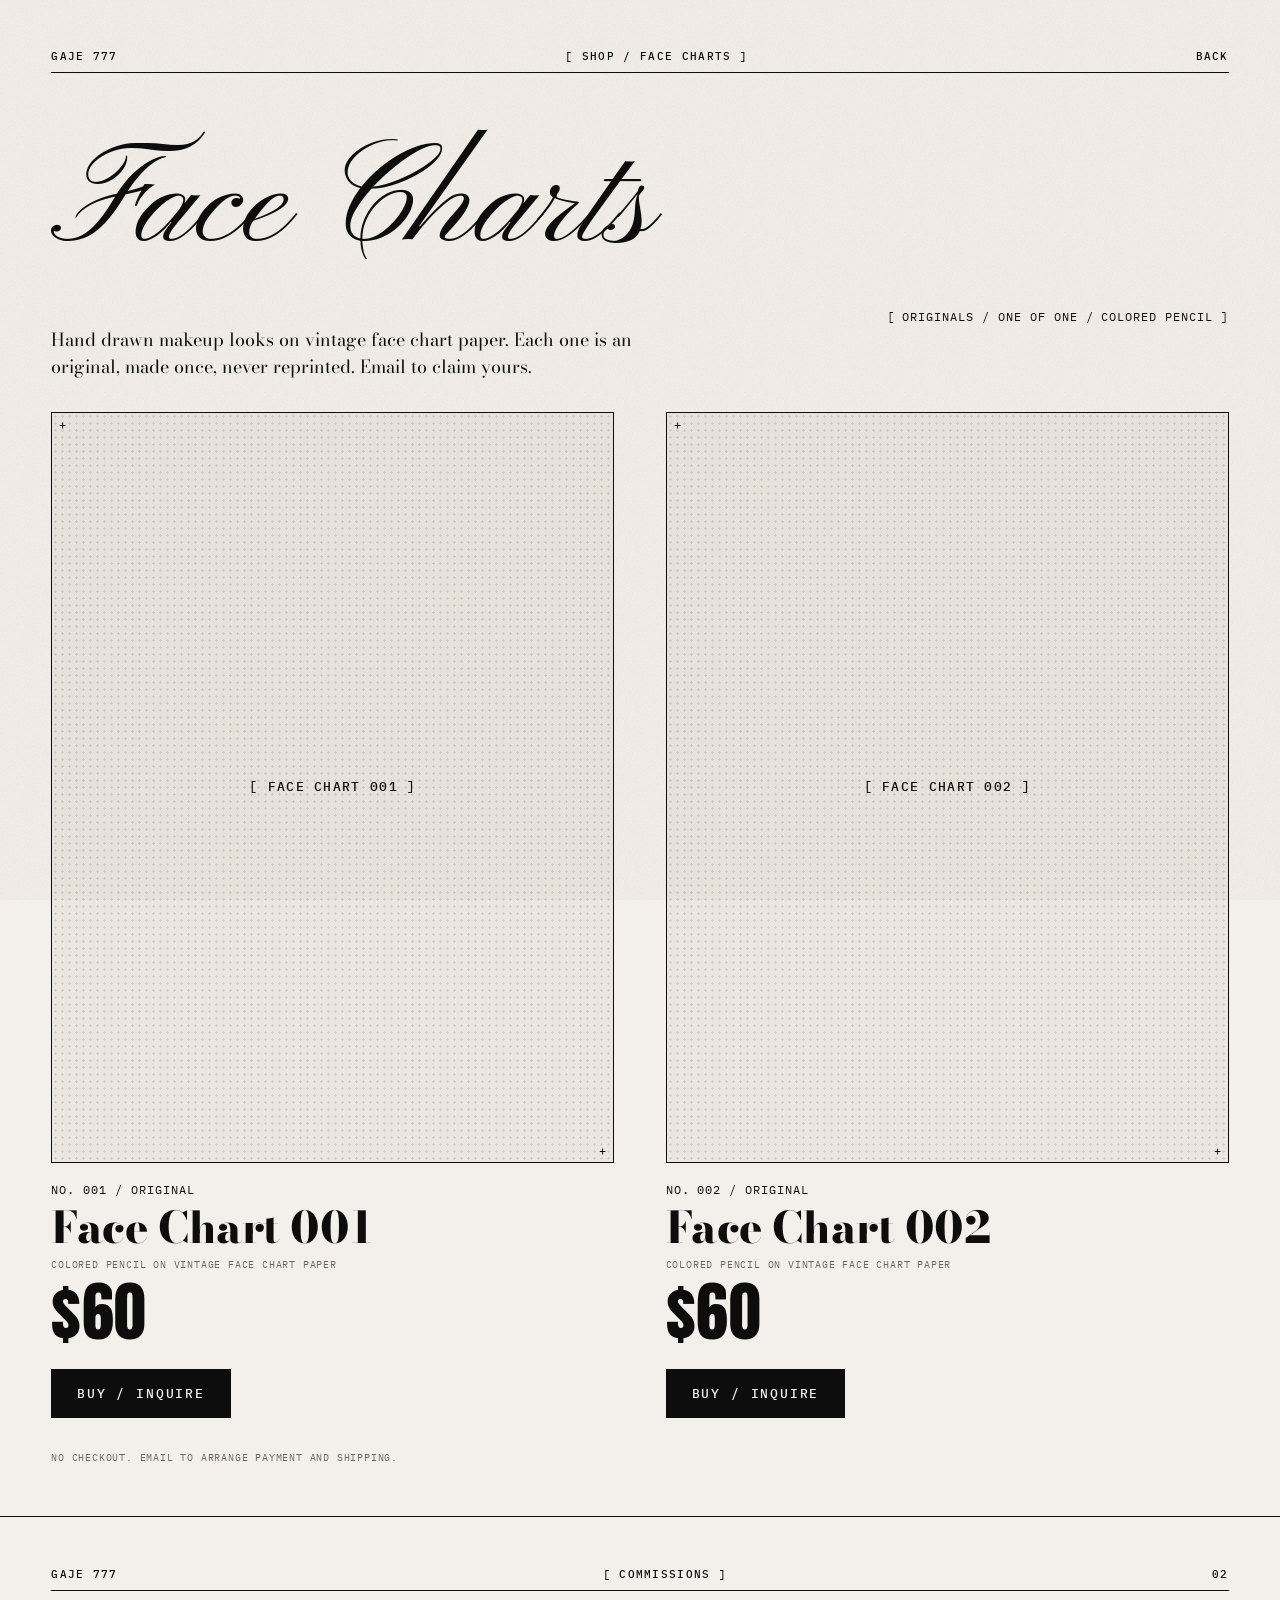
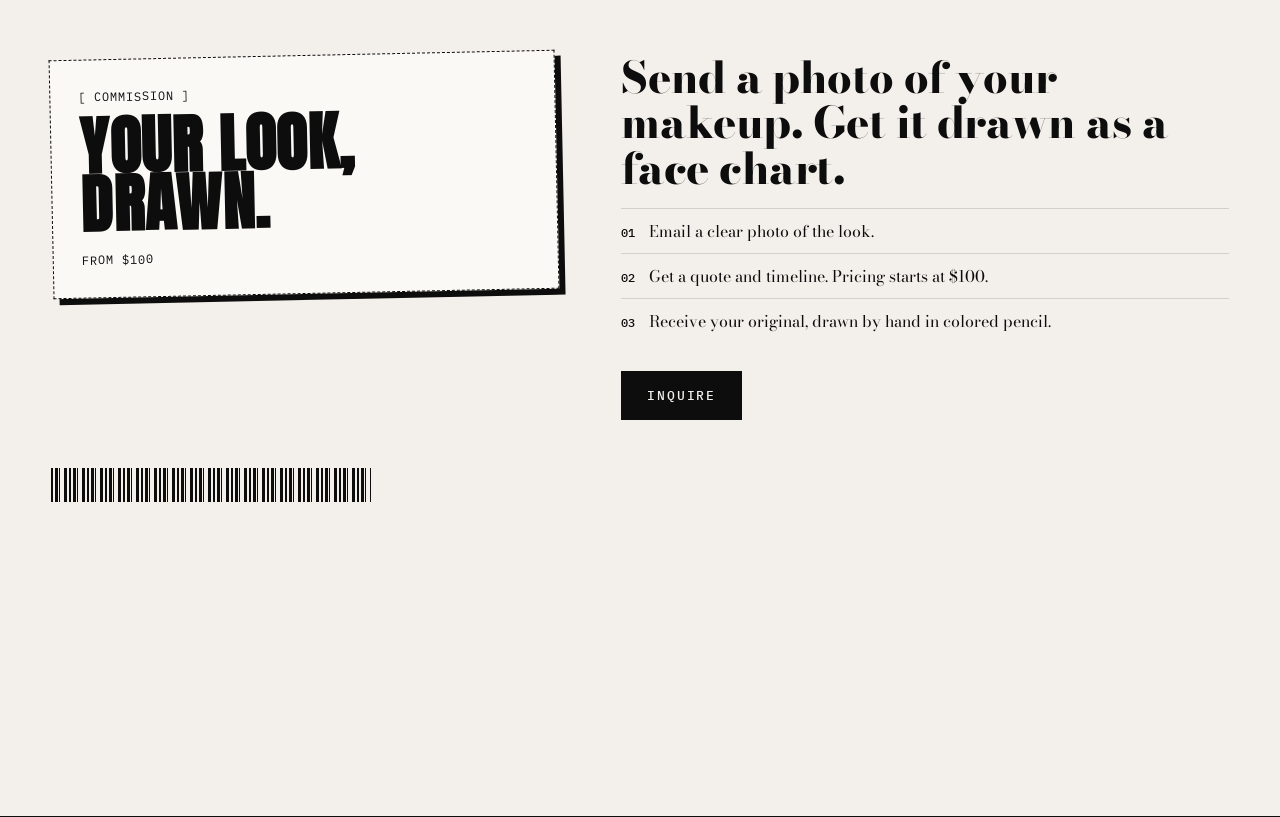
==== shop.html @ d10c0115 "Add face chart shop page" ====
<!doctype html>
<html lang="en">
<head>
<meta charset="utf-8">
<meta name="viewport" content="width=device-width, initial-scale=1">
<title>Face Charts | GAJE 777</title>
<meta name="description" content="Original one-of-one face charts in colored pencil by GAJE 777, an Emordes princess. Shop originals or commission your look.">
<link rel="preconnect" href="https://fonts.googleapis.com">
<link rel="preconnect" href="https://fonts.gstatic.com" crossorigin>
<link href="https://fonts.googleapis.com/css2?family=Pinyon+Script&family=Bodoni+Moda:ital,opsz,wght@0,6..96,400;0,6..96,800;1,6..96,400&family=Anton&family=IBM+Plex+Mono:wght@400;500&display=swap" rel="stylesheet">
<link rel="stylesheet" href="styles.css">
</head>
<body>
<div class="grain" aria-hidden="true"></div>

<section class="page" id="shop">
  <header class="folio"><span>GAJE 777</span><span>[ SHOP / FACE CHARTS ]</span><a href="index.html">BACK</a></header>
  <div class="head-row">
    <h1 class="script title">Face Charts</h1>
    <p class="tag">[ ORIGINALS / ONE OF ONE / COLORED PENCIL ]</p>
  </div>
  <p class="shop-intro">Hand drawn makeup looks on vintage face chart paper. Each one is an original, made once, never reprinted. Email to claim yours.</p>

  <!-- EDIT PRICE: change the number in each data-price and the visible price together -->
  <div class="shop-grid">
    <article class="piece">
      <figure class="slot"><img src="images/face-chart-001.jpg" alt="Face Chart 001, colored pencil on vintage face chart paper" onerror="this.remove()"><figcaption>[ FACE CHART 001 ]</figcaption></figure>
      <div class="piece-info">
        <p class="tag">NO. 001 / ORIGINAL</p>
        <h2 class="serif">Face Chart 001</h2>
        <p class="tag small">COLORED PENCIL ON VINTAGE FACE CHART PAPER</p>
        <p class="price anton">$60</p>
        <a class="btn" href="mailto:jh@emordes.studio?subject=Face%20Chart%20001%20purchase">BUY / INQUIRE</a>
      </div>
    </article>
    <article class="piece">
      <figure class="slot"><img src="images/face-chart-002.jpg" alt="Face Chart 002, colored pencil on vintage face chart paper" onerror="this.remove()"><figcaption>[ FACE CHART 002 ]</figcaption></figure>
      <div class="piece-info">
        <p class="tag">NO. 002 / ORIGINAL</p>
        <h2 class="serif">Face Chart 002</h2>
        <p class="tag small">COLORED PENCIL ON VINTAGE FACE CHART PAPER</p>
        <p class="price anton">$60</p>
        <a class="btn" href="mailto:jh@emordes.studio?subject=Face%20Chart%20002%20purchase">BUY / INQUIRE</a>
      </div>
    </article>
  </div>
  <p class="tag small shop-note">NO CHECKOUT. EMAIL TO ARRANGE PAYMENT AND SHIPPING.</p>
</section>

<section class="page commission" id="commission">
  <header class="folio"><span>GAJE 777</span><span>[ COMMISSIONS ]</span><span>02</span></header>
  <div class="book-grid">
    <div class="ticket">
      <p class="tag">[ COMMISSION ]</p>
      <h2 class="anton">Your look,<br>drawn.</h2>
      <p class="tag">FROM $100</p>
    </div>
    <div>
      <h2 class="serif">Send a photo of your makeup. Get it drawn as a face chart.</h2>
      <ol class="steps">
        <li><b>01</b> Email a clear photo of the look.</li>
        <li><b>02</b> Get a quote and timeline. Pricing starts at $100.</li>
        <li><b>03</b> Receive your original, drawn by hand in colored pencil.</li>
      </ol>
      <a class="btn" href="mailto:jh@emordes.studio?subject=Face%20Chart%20commission">INQUIRE</a>
    </div>
  </div>
  <div class="barcode thin" aria-hidden="true"></div>
</section>
</body>
</html>
---- styles.css ----
:root{--paper:#F3EFEA;--ink:#0d0d0d;--mute:#6b6660;--line:#0d0d0d22;
--script:'Pinyon Script',cursive;--serif:'Bodoni Moda',serif;--anton:'Anton',sans-serif;--mono:'IBM Plex Mono',monospace}
*{box-sizing:border-box;margin:0;padding:0}
html{scroll-behavior:smooth}
body{background:var(--paper);color:var(--ink);font-family:var(--serif);line-height:1.5;overflow-x:hidden}
a{color:inherit}
.grain{position:fixed;inset:0;pointer-events:none;z-index:50;opacity:.13;mix-blend-mode:multiply;
background-image:url("data:image/svg+xml;utf8,<svg xmlns='http://www.w3.org/2000/svg' width='160' height='160'><filter id='n'><feTurbulence type='fractalNoise' baseFrequency='.9' numOctaves='3'/></filter><rect width='100%' height='100%' filter='url(%23n)'/></svg>")}
.page{position:relative;min-height:100vh;padding:clamp(20px,4vw,56px);border-bottom:1px solid var(--ink);display:flex;flex-direction:column}
.folio{display:flex;justify-content:space-between;font:500 11px/1 var(--mono);letter-spacing:.12em;border-bottom:1px solid var(--ink);padding-bottom:10px;margin-bottom:clamp(28px,5vw,64px)}
.tag{font:400 12px/1.5 var(--mono);letter-spacing:.08em;text-transform:uppercase}
.tag.small{font-size:10px;color:var(--mute)}
.script{font-family:var(--script);font-weight:400;line-height:1}
.title{font-size:clamp(64px,11vw,150px);margin-bottom:clamp(20px,4vw,48px)}
.anton{font-family:var(--anton);text-transform:uppercase;letter-spacing:.01em;line-height:.9}
.serif{font:800 clamp(28px,3.4vw,46px)/1.05 var(--serif);letter-spacing:-.01em}

/* cover */
.cover-grid{flex:1;display:grid;grid-template-columns:1.4fr 1fr;gap:4vw;align-items:end}
.mega{font:800 clamp(110px,21vw,330px)/.82 var(--serif);letter-spacing:-.04em;margin:18px 0 0}
.chrome{background:linear-gradient(180deg,#fff 0%,#9a9a9a 38%,#1b1b1b 50%,#d9d9d9 62%,#5a5a5a 100%);-webkit-background-clip:text;background-clip:text;color:transparent;-webkit-text-stroke:2px var(--ink)}
.script.big{font-size:clamp(40px,6vw,84px);margin:4px 0 26px 4px}
.barcode{height:56px;width:min(320px,80%);margin:10px 0;background:repeating-linear-gradient(90deg,var(--ink) 0 2px,transparent 2px 4px,var(--ink) 4px 7px,transparent 7px 8px,var(--ink) 8px 9px,transparent 9px 13px,var(--ink) 13px 16px,transparent 16px 18px)}
.barcode.thin{height:34px}
.toc .script{font-size:54px;margin-bottom:14px}
.toc ol{list-style:none;border-top:1px solid var(--ink)}
.toc a{display:flex;align-items:baseline;gap:10px;padding:12px 0;border-bottom:1px solid var(--ink);text-decoration:none;font:400 clamp(20px,2vw,28px) var(--serif);transition:padding .3s}
.toc a i{flex:1;border-bottom:1px dotted var(--ink);transform:translateY(-6px)}
.toc a b{font:500 13px var(--mono)}
.toc a:hover{padding-left:14px;font-style:italic}
.star{position:absolute;font-size:clamp(80px,12vw,180px);line-height:1;pointer-events:none;animation:spin 24s linear infinite}
.s1{top:16%;right:7%}.s2{bottom:6%;right:5%;font-size:90px}
@keyframes spin{to{transform:rotate(360deg)}}

/* about */
.about-grid{display:grid;grid-template-columns:minmax(220px,420px) 1fr;gap:clamp(24px,5vw,80px)}
.about-text p{font-size:18px;max-width:58ch;margin:22px 0}
.edit{border-left:3px solid var(--ink);padding-left:14px}
.meta div{display:grid;grid-template-columns:110px 1fr;border-top:1px solid var(--ink);padding:10px 0}
.meta dt{font:500 11px var(--mono);letter-spacing:.12em;padding-top:4px}
.meta dd{font-size:17px}
.meta.big dd{font-size:clamp(18px,2vw,26px)}

/* slots */
.slot{position:relative;aspect-ratio:4/5;border:1px solid var(--ink);overflow:hidden;
background:radial-gradient(circle,#0d0d0d1c 1px,transparent 1.4px) 0 0/7px 7px,#ebe6df;display:grid;place-items:center}
.slot.portrait{aspect-ratio:3/4}
.slot img{position:absolute;inset:0;width:100%;height:100%;object-fit:cover;z-index:1;filter:grayscale(.15) contrast(1.05);transition:transform .6s}
.slot:hover img{transform:scale(1.04)}
.slot figcaption{font:500 13px/1.6 var(--mono);text-align:center;letter-spacing:.1em}
.slot figcaption small{font-size:10px;color:var(--mute)}
.slot::before,.slot::after{content:"+";position:absolute;font:12px var(--mono);z-index:2}
.slot::before{top:4px;left:7px}.slot::after{bottom:4px;right:7px}
.head-row{display:flex;justify-content:space-between;align-items:end;gap:20px;flex-wrap:wrap}
.grid{display:grid;grid-template-columns:repeat(4,1fr);gap:clamp(10px,1.6vw,22px)}
.grid.wide{grid-template-columns:repeat(3,1fr)}

/* booking */
.book-grid{display:grid;grid-template-columns:1fr 1.2fr;gap:clamp(24px,5vw,80px);align-items:start}
.ticket{border:1.5px dashed var(--ink);padding:28px;background:#fbf9f6;position:relative;box-shadow:6px 6px 0 var(--ink);transform:rotate(-1.2deg)}
.ticket .anton{font-size:clamp(44px,5vw,72px);margin:12px 0 18px}
.steps{list-style:none}
.steps li{padding:10px 0;border-top:1px solid var(--line);font-size:16px}
.steps b{font:500 12px var(--mono);margin-right:10px}
.btn{display:inline-block;margin-top:28px;padding:16px 26px;background:var(--ink);color:var(--paper);text-decoration:none;font:500 13px var(--mono);letter-spacing:.14em;transition:transform .2s,box-shadow .2s}
.btn:hover{transform:translate(-3px,-3px);box-shadow:5px 5px 0 #9a9a9a}

/* thanks */
.thanks{align-items:center;text-align:center;justify-content:center}
.thanks .folio{width:100%;margin-bottom:auto}
.huge{font-size:clamp(100px,20vw,300px);margin-top:6vh}
.for{font-size:clamp(40px,8vw,120px);margin:-.1em 0 30px}
.thanks .barcode{margin:10px auto}
.thanks .tag.small{margin-bottom:auto}

/* reveal */
.page>*{animation:rise .9s cubic-bezier(.2,.7,.2,1) both}
.page>*:nth-child(3){animation-delay:.12s}.page>*:nth-child(4){animation-delay:.24s}
@keyframes rise{from{opacity:0;transform:translateY(18px)}}

@media(max-width:820px){
  .cover-grid,.about-grid,.book-grid{grid-template-columns:1fr}
  .grid{grid-template-columns:repeat(2,1fr)}.grid.wide{grid-template-columns:repeat(2,1fr)}
  .folio span:nth-child(2){display:none}
  .s1{top:9%;right:4%;font-size:70px}
  .ticket{transform:none}
}
@media(prefers-reduced-motion:reduce){*{animation:none!important}}

/* shop */
.folio a{text-decoration:none}
.shop-intro{font-size:18px;max-width:58ch;margin-bottom:32px}
.shop-grid{display:grid;grid-template-columns:repeat(2,minmax(0,1fr));gap:clamp(20px,4vw,56px)}
.piece .slot{aspect-ratio:3/4}
.piece-info{padding-top:18px}
.piece-info .serif{margin:6px 0}
.price{font-size:clamp(40px,5vw,64px);margin-top:12px}
.shop-note{margin-top:32px}
.commission .barcode{margin-top:48px}
.commission .book-grid .serif{margin-bottom:16px}
@media(max-width:820px){.shop-grid{grid-template-columns:1fr}}
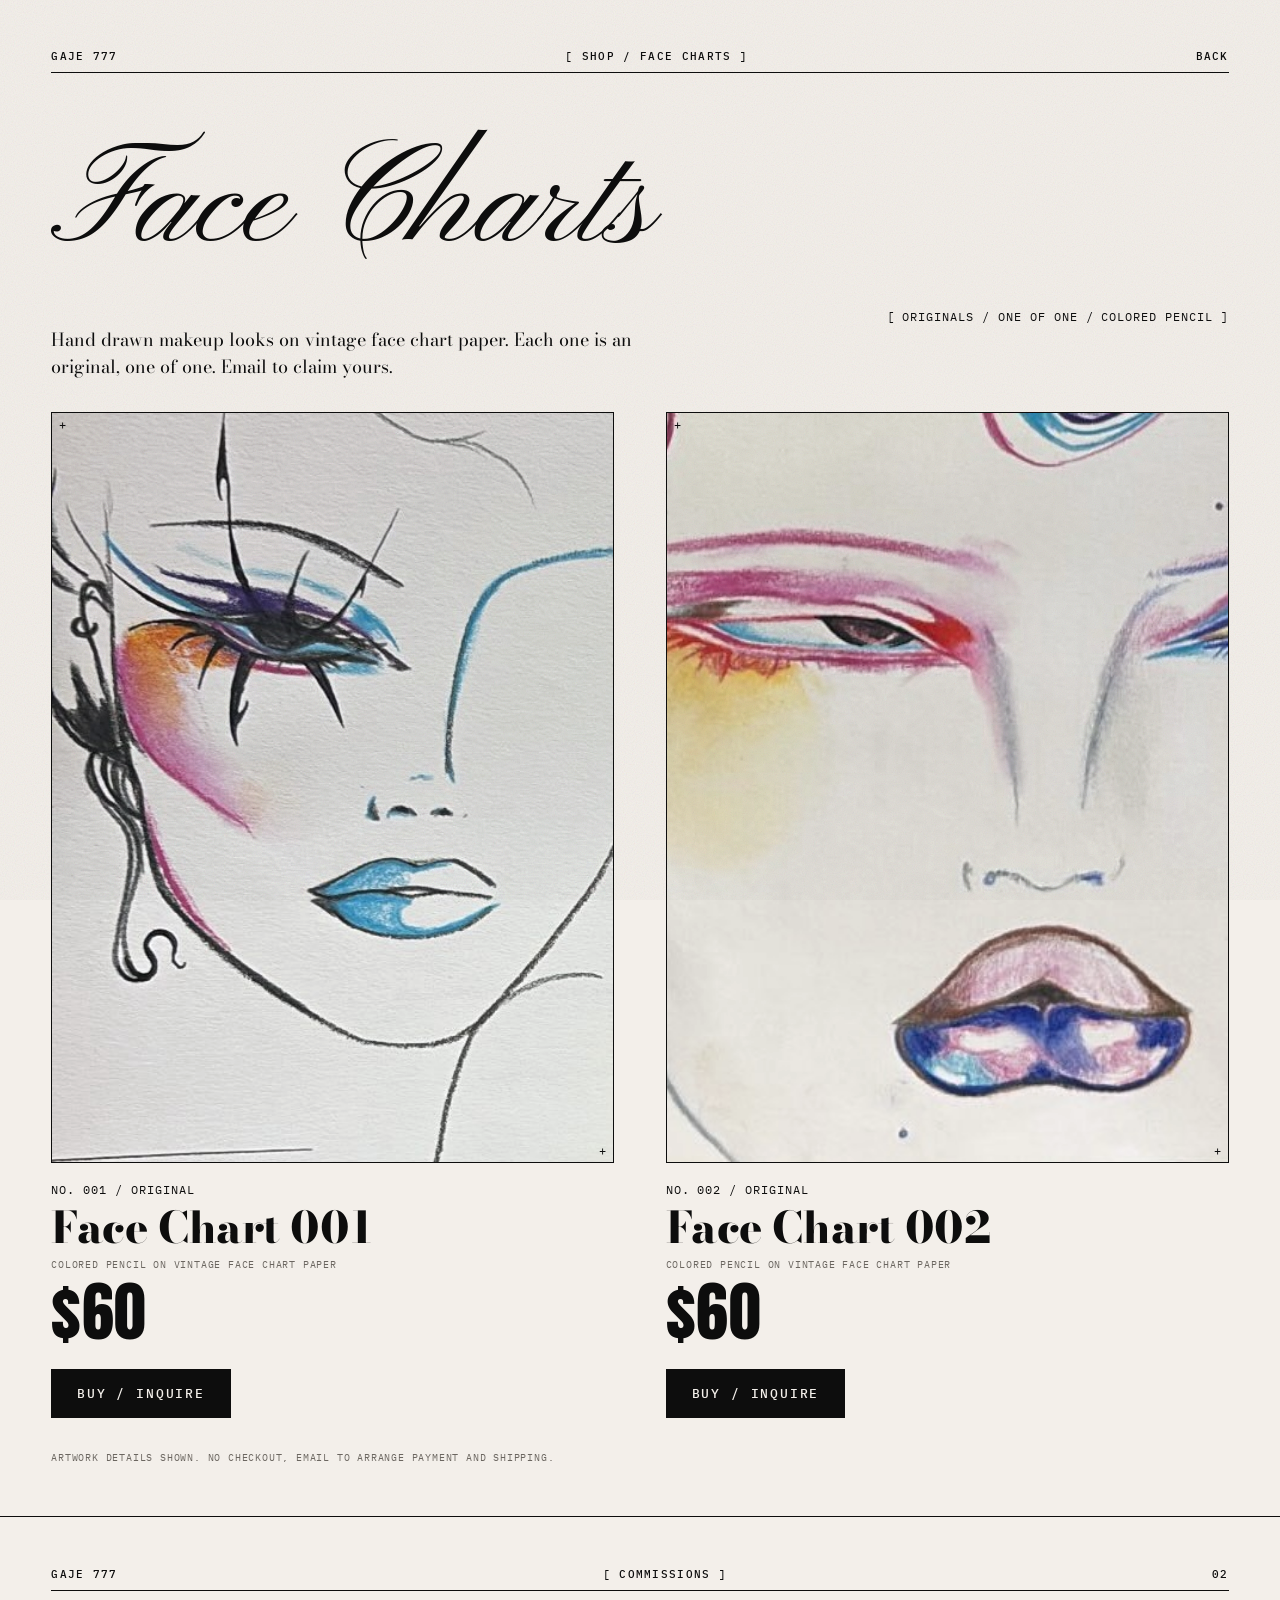
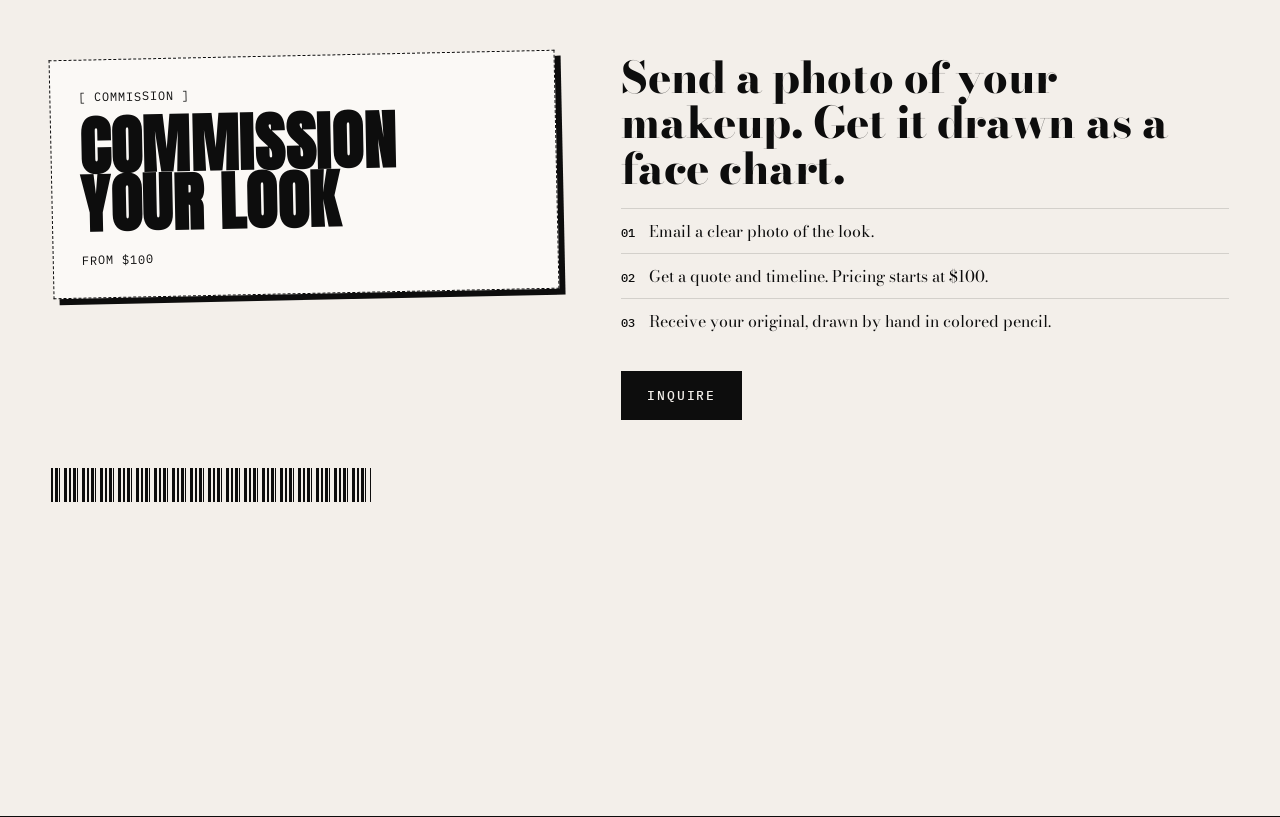
==== commit 74f28754: "Add face chart images, copy fixes" ====
--- a/shop.html
+++ b/shop.html
@@ -19,9 +19,9 @@
     <h1 class="script title">Face Charts</h1>
     <p class="tag">[ ORIGINALS / ONE OF ONE / COLORED PENCIL ]</p>
   </div>
-  <p class="shop-intro">Hand drawn makeup looks on vintage face chart paper. Each one is an original, made once, never reprinted. Email to claim yours.</p>
+  <p class="shop-intro">Hand drawn makeup looks on vintage face chart paper. Each one is an original, one of one. Email to claim yours.</p>
 
-  <!-- EDIT PRICE: change the number in each data-price and the visible price together -->
+  <!-- EDIT PRICE: change the price text in each .price element below -->
   <div class="shop-grid">
     <article class="piece">
       <figure class="slot"><img src="images/face-chart-001.jpg" alt="Face Chart 001, colored pencil on vintage face chart paper" onerror="this.remove()"><figcaption>[ FACE CHART 001 ]</figcaption></figure>
@@ -44,7 +44,7 @@
       </div>
     </article>
   </div>
-  <p class="tag small shop-note">NO CHECKOUT. EMAIL TO ARRANGE PAYMENT AND SHIPPING.</p>
+  <p class="tag small shop-note">ARTWORK DETAILS SHOWN. NO CHECKOUT, EMAIL TO ARRANGE PAYMENT AND SHIPPING.</p>
 </section>
 
 <section class="page commission" id="commission">
@@ -52,7 +52,7 @@
   <div class="book-grid">
     <div class="ticket">
       <p class="tag">[ COMMISSION ]</p>
-      <h2 class="anton">Your look,<br>drawn.</h2>
+      <h2 class="anton">Commission<br>your look</h2>
       <p class="tag">FROM $100</p>
     </div>
     <div>
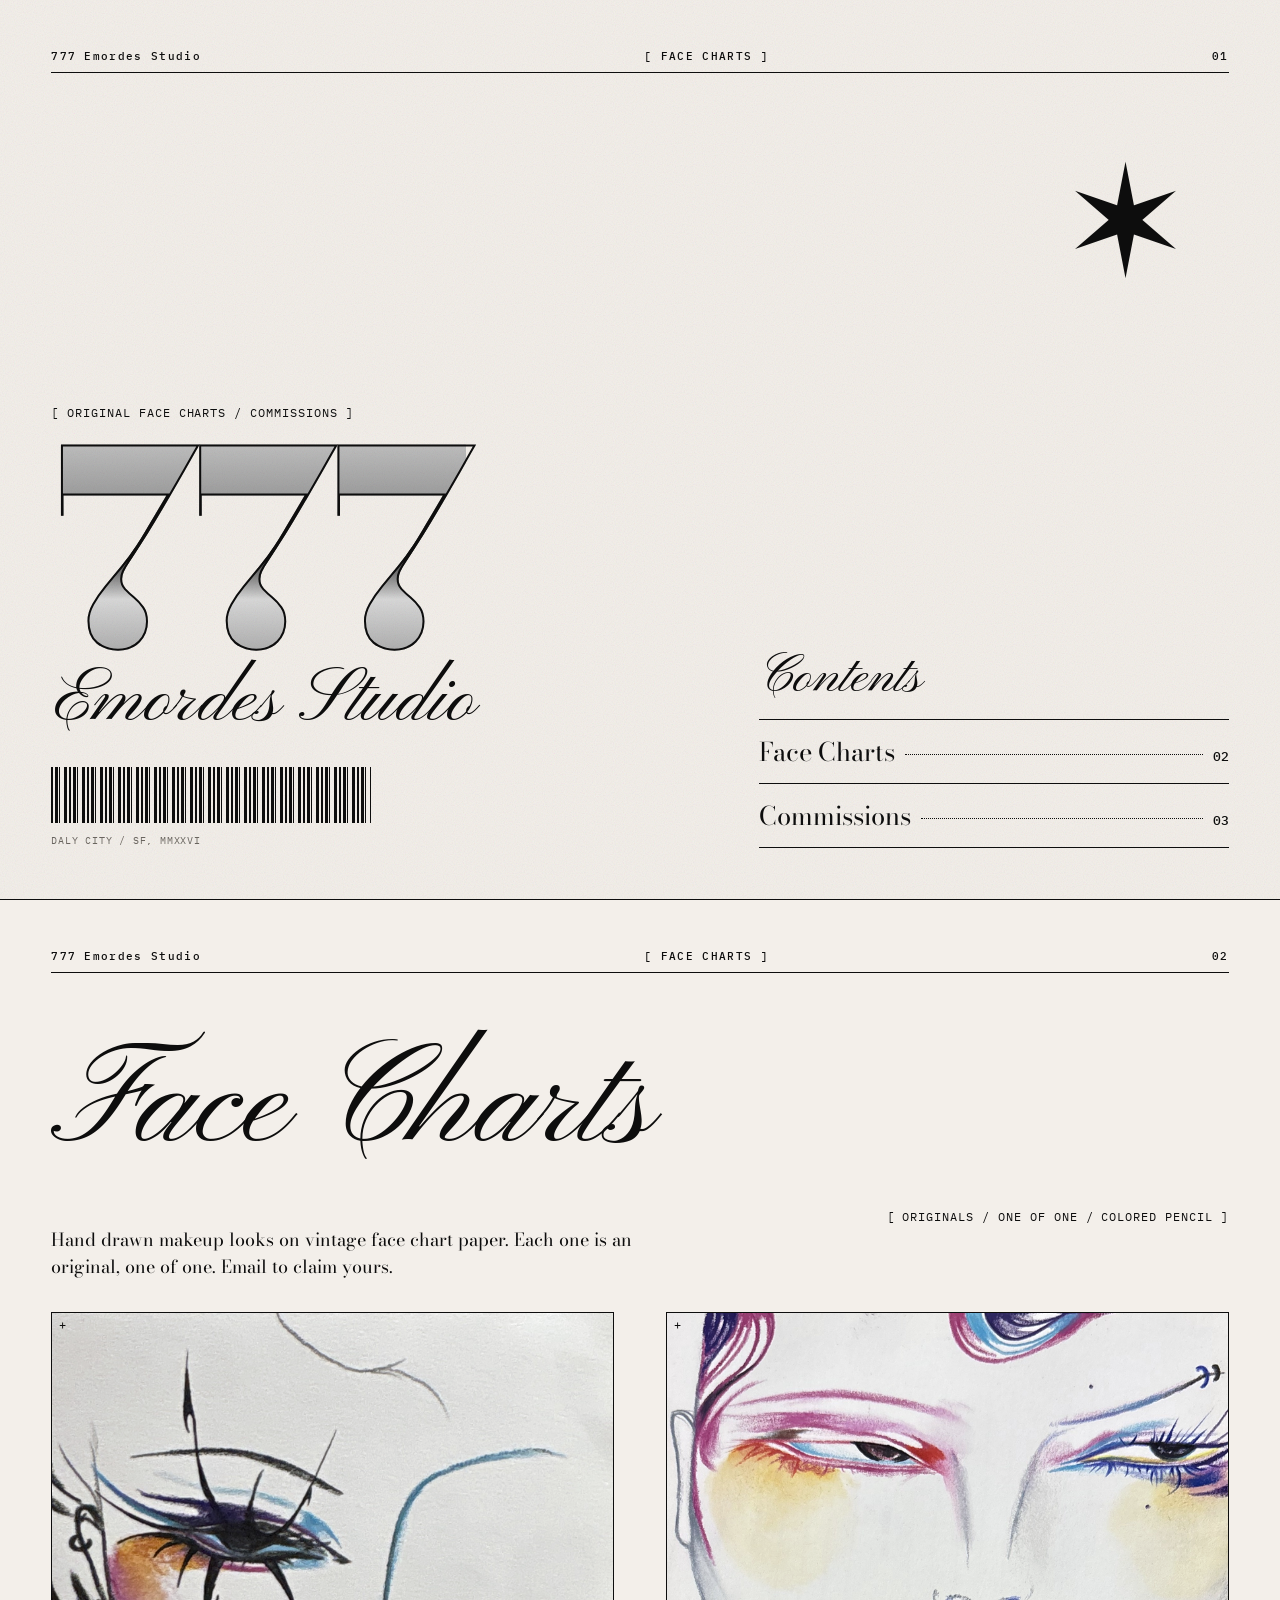
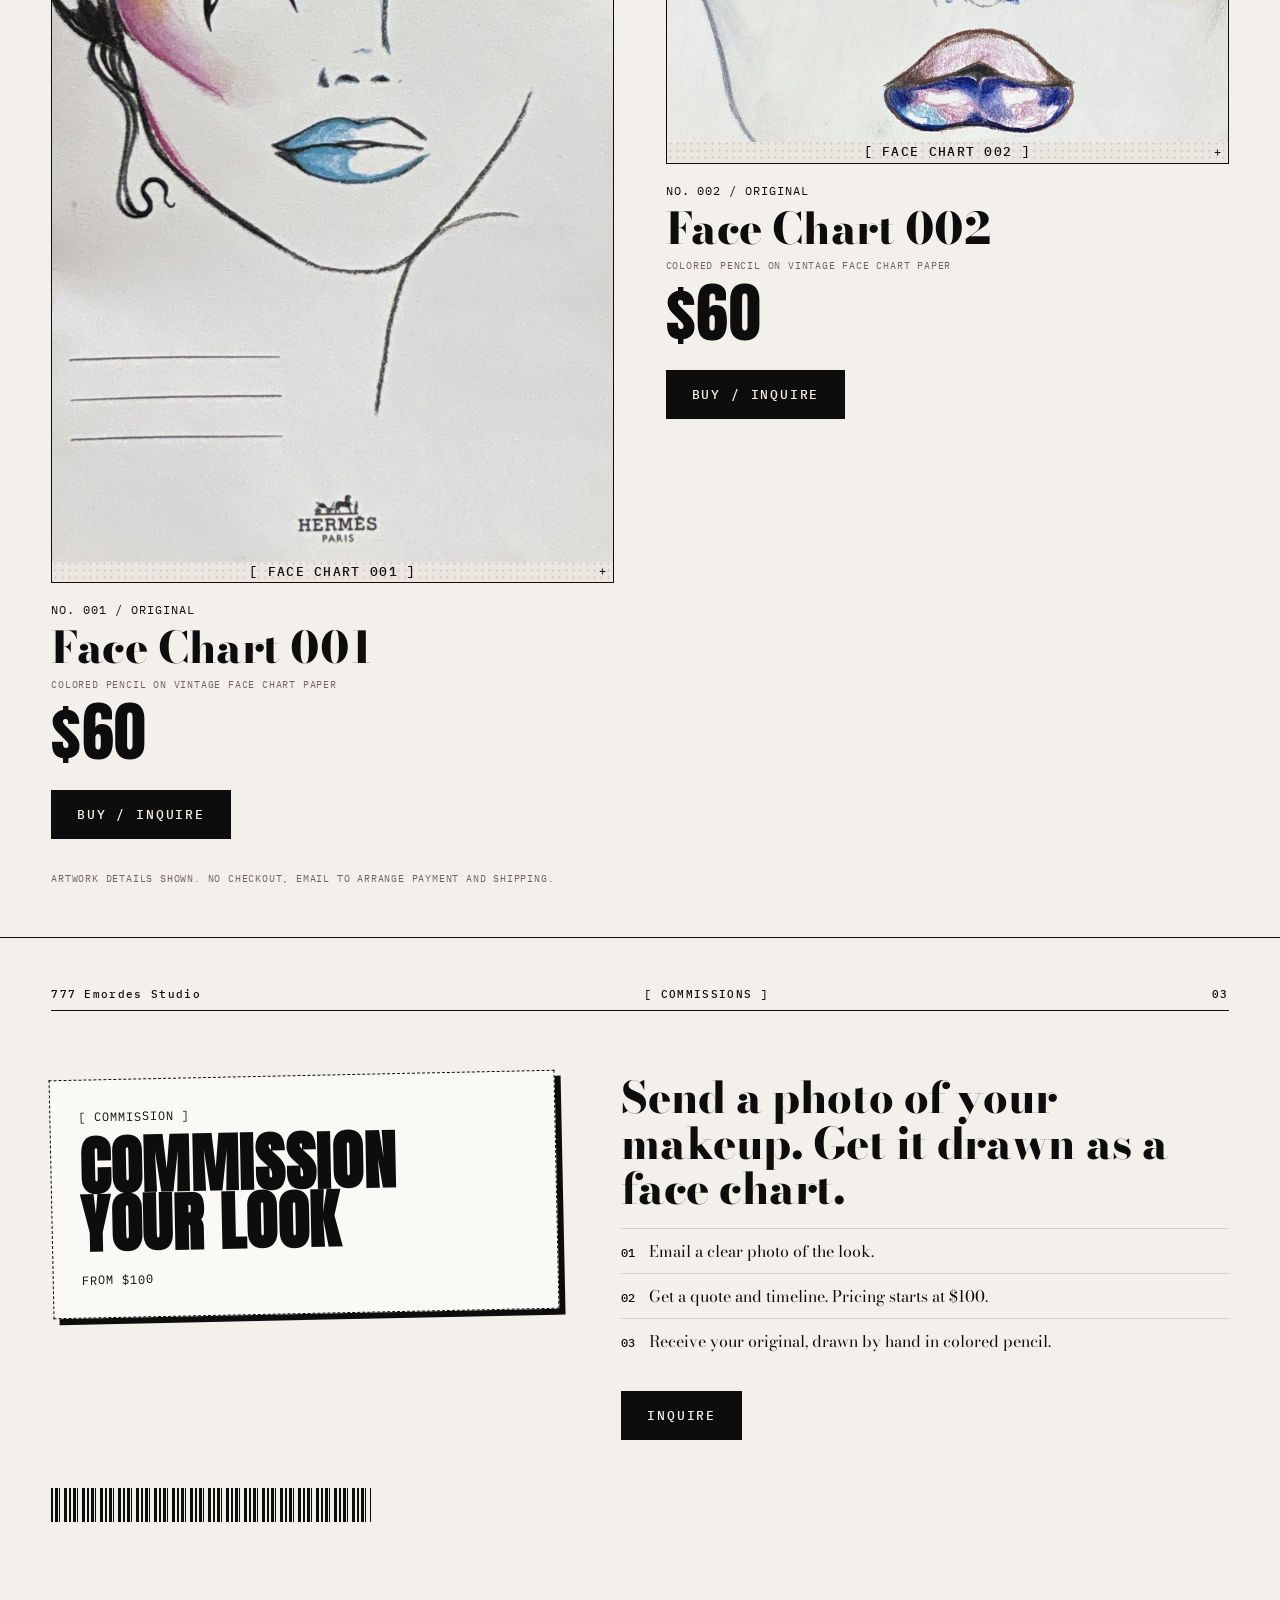
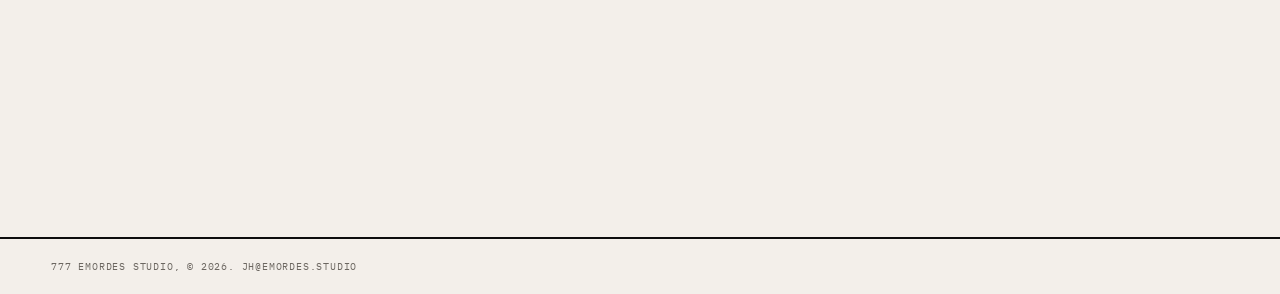
==== commit 10aa2d4e: "Rebrand to 777 Emordes Studio, shop-only site" ====
--- a/shop.html
+++ b/shop.html
@@ -2,70 +2,10 @@
 <html lang="en">
 <head>
 <meta charset="utf-8">
-<meta name="viewport" content="width=device-width, initial-scale=1">
-<title>Face Charts | GAJE 777</title>
-<meta name="description" content="Original one-of-one face charts in colored pencil by GAJE 777, an Emordes princess. Shop originals or commission your look.">
-<link rel="preconnect" href="https://fonts.googleapis.com">
-<link rel="preconnect" href="https://fonts.gstatic.com" crossorigin>
-<link href="https://fonts.googleapis.com/css2?family=Pinyon+Script&family=Bodoni+Moda:ital,opsz,wght@0,6..96,400;0,6..96,800;1,6..96,400&family=Anton&family=IBM+Plex+Mono:wght@400;500&display=swap" rel="stylesheet">
-<link rel="stylesheet" href="styles.css">
+<title>777 Emordes Studio</title>
+<meta http-equiv="refresh" content="0; url=/">
+<link rel="canonical" href="/">
+<meta name="robots" content="noindex">
 </head>
-<body>
-<div class="grain" aria-hidden="true"></div>
-
-<section class="page" id="shop">
-  <header class="folio"><span>GAJE 777</span><span>[ SHOP / FACE CHARTS ]</span><a href="index.html">BACK</a></header>
-  <div class="head-row">
-    <h1 class="script title">Face Charts</h1>
-    <p class="tag">[ ORIGINALS / ONE OF ONE / COLORED PENCIL ]</p>
-  </div>
-  <p class="shop-intro">Hand drawn makeup looks on vintage face chart paper. Each one is an original, one of one. Email to claim yours.</p>
-
-  <!-- EDIT PRICE: change the price text in each .price element below -->
-  <div class="shop-grid">
-    <article class="piece">
-      <figure class="slot"><img src="images/face-chart-001.jpg" alt="Face Chart 001, colored pencil on vintage face chart paper" onerror="this.remove()"><figcaption>[ FACE CHART 001 ]</figcaption></figure>
-      <div class="piece-info">
-        <p class="tag">NO. 001 / ORIGINAL</p>
-        <h2 class="serif">Face Chart 001</h2>
-        <p class="tag small">COLORED PENCIL ON VINTAGE FACE CHART PAPER</p>
-        <p class="price anton">$60</p>
-        <a class="btn" href="mailto:jh@emordes.studio?subject=Face%20Chart%20001%20purchase">BUY / INQUIRE</a>
-      </div>
-    </article>
-    <article class="piece">
-      <figure class="slot"><img src="images/face-chart-002.jpg" alt="Face Chart 002, colored pencil on vintage face chart paper" onerror="this.remove()"><figcaption>[ FACE CHART 002 ]</figcaption></figure>
-      <div class="piece-info">
-        <p class="tag">NO. 002 / ORIGINAL</p>
-        <h2 class="serif">Face Chart 002</h2>
-        <p class="tag small">COLORED PENCIL ON VINTAGE FACE CHART PAPER</p>
-        <p class="price anton">$60</p>
-        <a class="btn" href="mailto:jh@emordes.studio?subject=Face%20Chart%20002%20purchase">BUY / INQUIRE</a>
-      </div>
-    </article>
-  </div>
-  <p class="tag small shop-note">ARTWORK DETAILS SHOWN. NO CHECKOUT, EMAIL TO ARRANGE PAYMENT AND SHIPPING.</p>
-</section>
-
-<section class="page commission" id="commission">
-  <header class="folio"><span>GAJE 777</span><span>[ COMMISSIONS ]</span><span>02</span></header>
-  <div class="book-grid">
-    <div class="ticket">
-      <p class="tag">[ COMMISSION ]</p>
-      <h2 class="anton">Commission<br>your look</h2>
-      <p class="tag">FROM $100</p>
-    </div>
-    <div>
-      <h2 class="serif">Send a photo of your makeup. Get it drawn as a face chart.</h2>
-      <ol class="steps">
-        <li><b>01</b> Email a clear photo of the look.</li>
-        <li><b>02</b> Get a quote and timeline. Pricing starts at $100.</li>
-        <li><b>03</b> Receive your original, drawn by hand in colored pencil.</li>
-      </ol>
-      <a class="btn" href="mailto:jh@emordes.studio?subject=Face%20Chart%20commission">INQUIRE</a>
-    </div>
-  </div>
-  <div class="barcode thin" aria-hidden="true"></div>
-</section>
-</body>
+<body><p><a href="/">777 Emordes Studio</a></p></body>
 </html>
